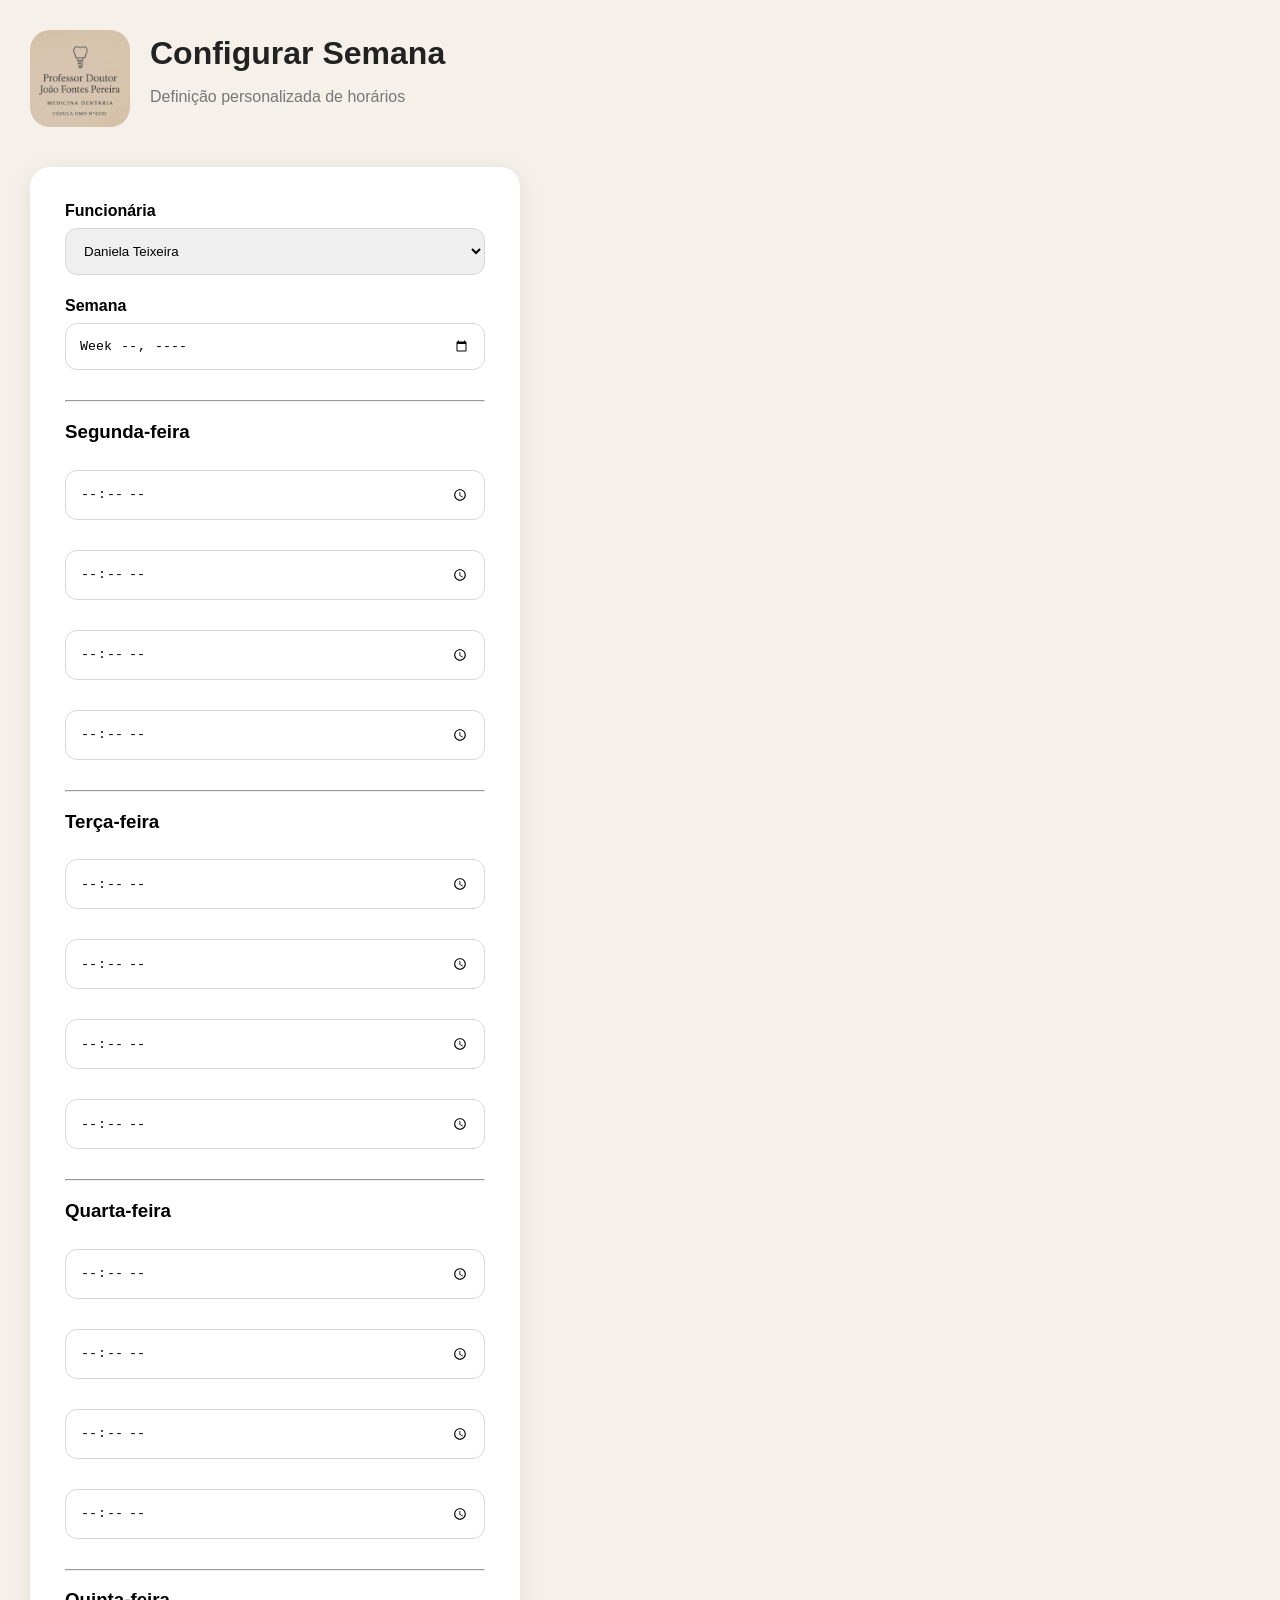
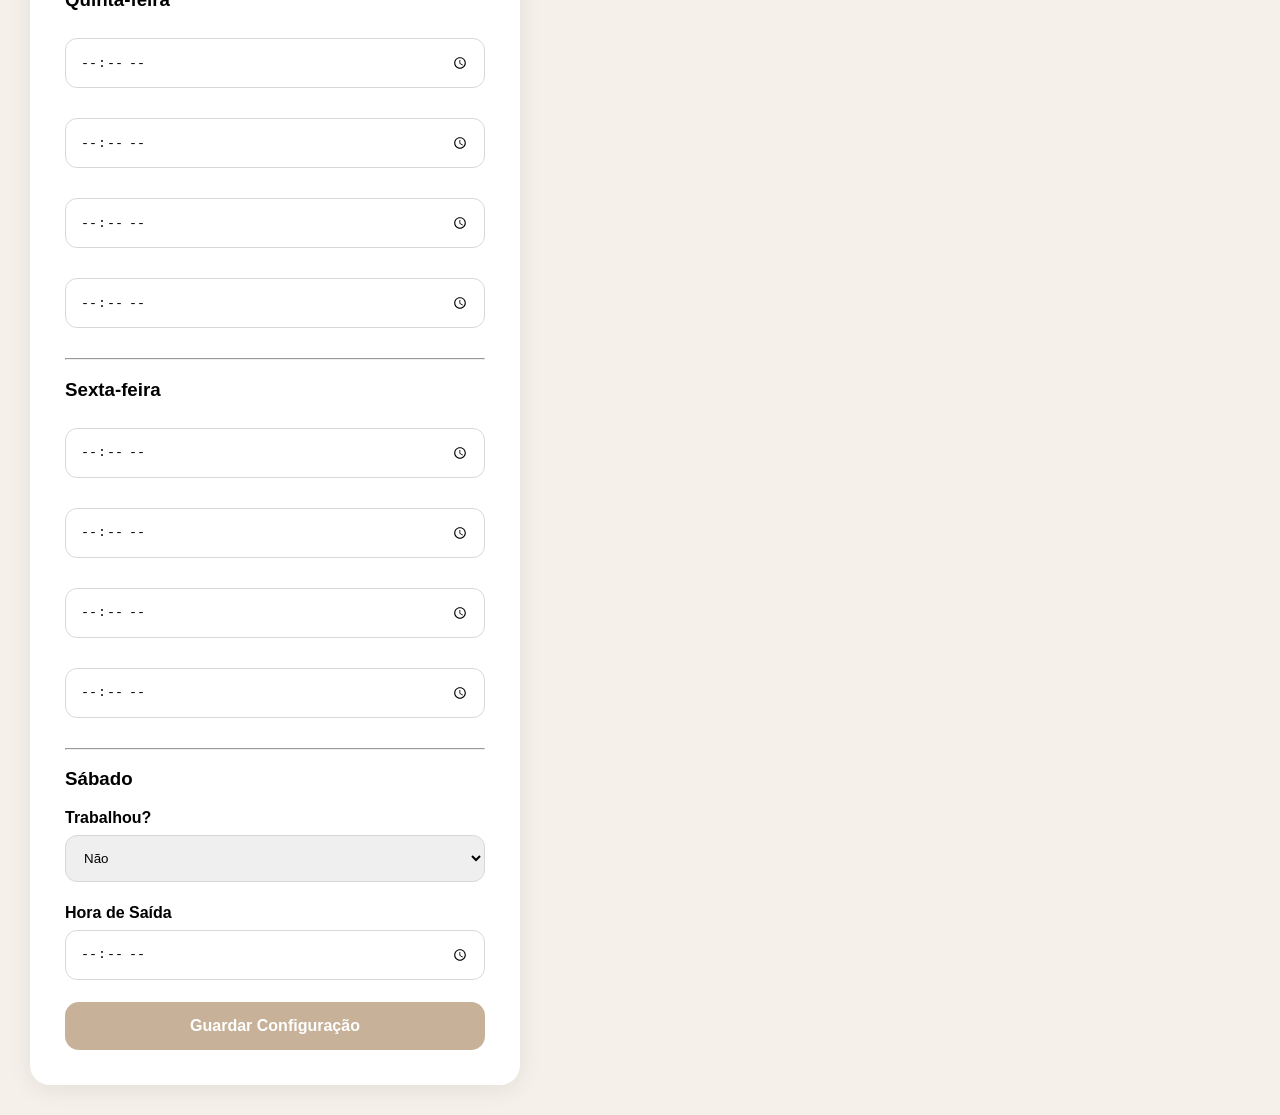
==== configurar.html @ 5c902a3a "Create configurar.html" ====
<!DOCTYPE html>
<html lang="pt">

<head>

<meta charset="UTF-8">

<meta name="viewport" content="width=device-width, initial-scale=1.0">

<title>
Configurar Semana
</title>

<link rel="stylesheet" href="style.css">

</head>

<body>

<div class="dashboard-container">

    <div class="dashboard-header">

        <img 
            src="logo.png?v=5"
            class="dashboard-logo"
            alt="Logo"
        >

        <div>

            <h1>
                Configurar Semana
            </h1>

            <p>
                Definição personalizada de horários
            </p>

        </div>

    </div>

    <div class="login-box">

        <label>
            Funcionária
        </label>

        <select>

            <option>
                Daniela Teixeira
            </option>

            <option>
                Tânia Leite
            </option>

        </select>

        <label>
            Semana
        </label>

        <input type="week">

        <hr>

        <h3>
            Segunda-feira
        </h3>

        <input type="time">

        <input type="time">

        <input type="time">

        <input type="time">

        <hr>

        <h3>
            Terça-feira
        </h3>

        <input type="time">

        <input type="time">

        <input type="time">

        <input type="time">

        <hr>

        <h3>
            Quarta-feira
        </h3>

        <input type="time">

        <input type="time">

        <input type="time">

        <input type="time">

        <hr>

        <h3>
            Quinta-feira
        </h3>

        <input type="time">

        <input type="time">

        <input type="time">

        <input type="time">

        <hr>

        <h3>
            Sexta-feira
        </h3>

        <input type="time">

        <input type="time">

        <input type="time">

        <input type="time">

        <hr>

        <h3>
            Sábado
        </h3>

        <label>
            Trabalhou?
        </label>

        <select>

            <option>
                Não
            </option>

            <option>
                Sim
            </option>

        </select>

        <label>
            Hora de Saída
        </label>

        <input type="time">

        <button>

            Guardar Configuração

        </button>

    </div>

</div>

</body>

</html>
---- style.css ----
body {

    margin: 0;
    padding: 0;

    font-family: Arial, sans-serif;

    background: #f5f1ea;

}

.login-container {

    min-height: 100vh;

    display: flex;

    flex-direction: column;

    justify-content: center;

    align-items: center;

    padding: 20px;

}

.logo {

    width: 140px;

    margin-bottom: 20px;

    border-radius: 20px;

}

h1 {

    margin: 0;

    color: #222;

    text-align: center;

}

h2 {

    margin-top: 5px;

    color: #555;

    text-align: center;

    font-weight: normal;

}

p {

    color: #777;

}

.login-box {

    background: white;

    padding: 35px;

    border-radius: 20px;

    width: 100%;

    max-width: 420px;

    box-shadow: 0 4px 25px rgba(0,0,0,0.08);

    margin-top: 30px;

}

label {

    font-weight: bold;

}

input,
select {

    width: 100%;

    padding: 14px;

    margin-top: 8px;

    margin-bottom: 22px;

    border-radius: 12px;

    border: 1px solid #d8d8d8;

    box-sizing: border-box;

}

button {

    width: 100%;

    padding: 15px;

    border: none;

    border-radius: 14px;

    background: #c7b299;

    color: white;

    font-size: 16px;

    font-weight: bold;

    cursor: pointer;

}

.dashboard-container {

    padding: 30px;

}

.dashboard-header {

    display: flex;

    align-items: center;

    gap: 20px;

    margin-bottom: 40px;

}

.dashboard-logo {

    width: 100px;

    border-radius: 20px;

}

.dashboard-grid {

    display: grid;

    grid-template-columns: repeat(auto-fit, minmax(250px, 1fr));

    gap: 25px;

}

.dashboard-card {

    background: white;

    padding: 30px;

    border-radius: 20px;

    box-shadow: 0 4px 20px rgba(0,0,0,0.08);

    transition: 0.2s;

    cursor: pointer;

}

.dashboard-card:hover {

    transform: translateY(-5px);

}

.dashboard-container {

    padding: 30px;

}

.dashboard-header {

    display: flex;

    align-items: center;

    gap: 20px;

    margin-bottom: 40px;

}

.dashboard-logo {

    width: 100px;

    border-radius: 20px;

}

.dashboard-grid {

    display: grid;

    grid-template-columns: repeat(auto-fit, minmax(250px, 1fr));

    gap: 25px;

}

.dashboard-link {

    text-decoration: none;

}

.dashboard-card {

    background: white;

    padding: 30px;

    border-radius: 20px;

    box-shadow: 0 4px 20px rgba(0,0,0,0.08);

    transition: 0.2s;

    cursor: pointer;

}

.dashboard-card:hover {

    transform: translateY(-5px);

}

.dashboard-card h3 {

    color: #222;

}

.dashboard-card p {

    color: #666;

}
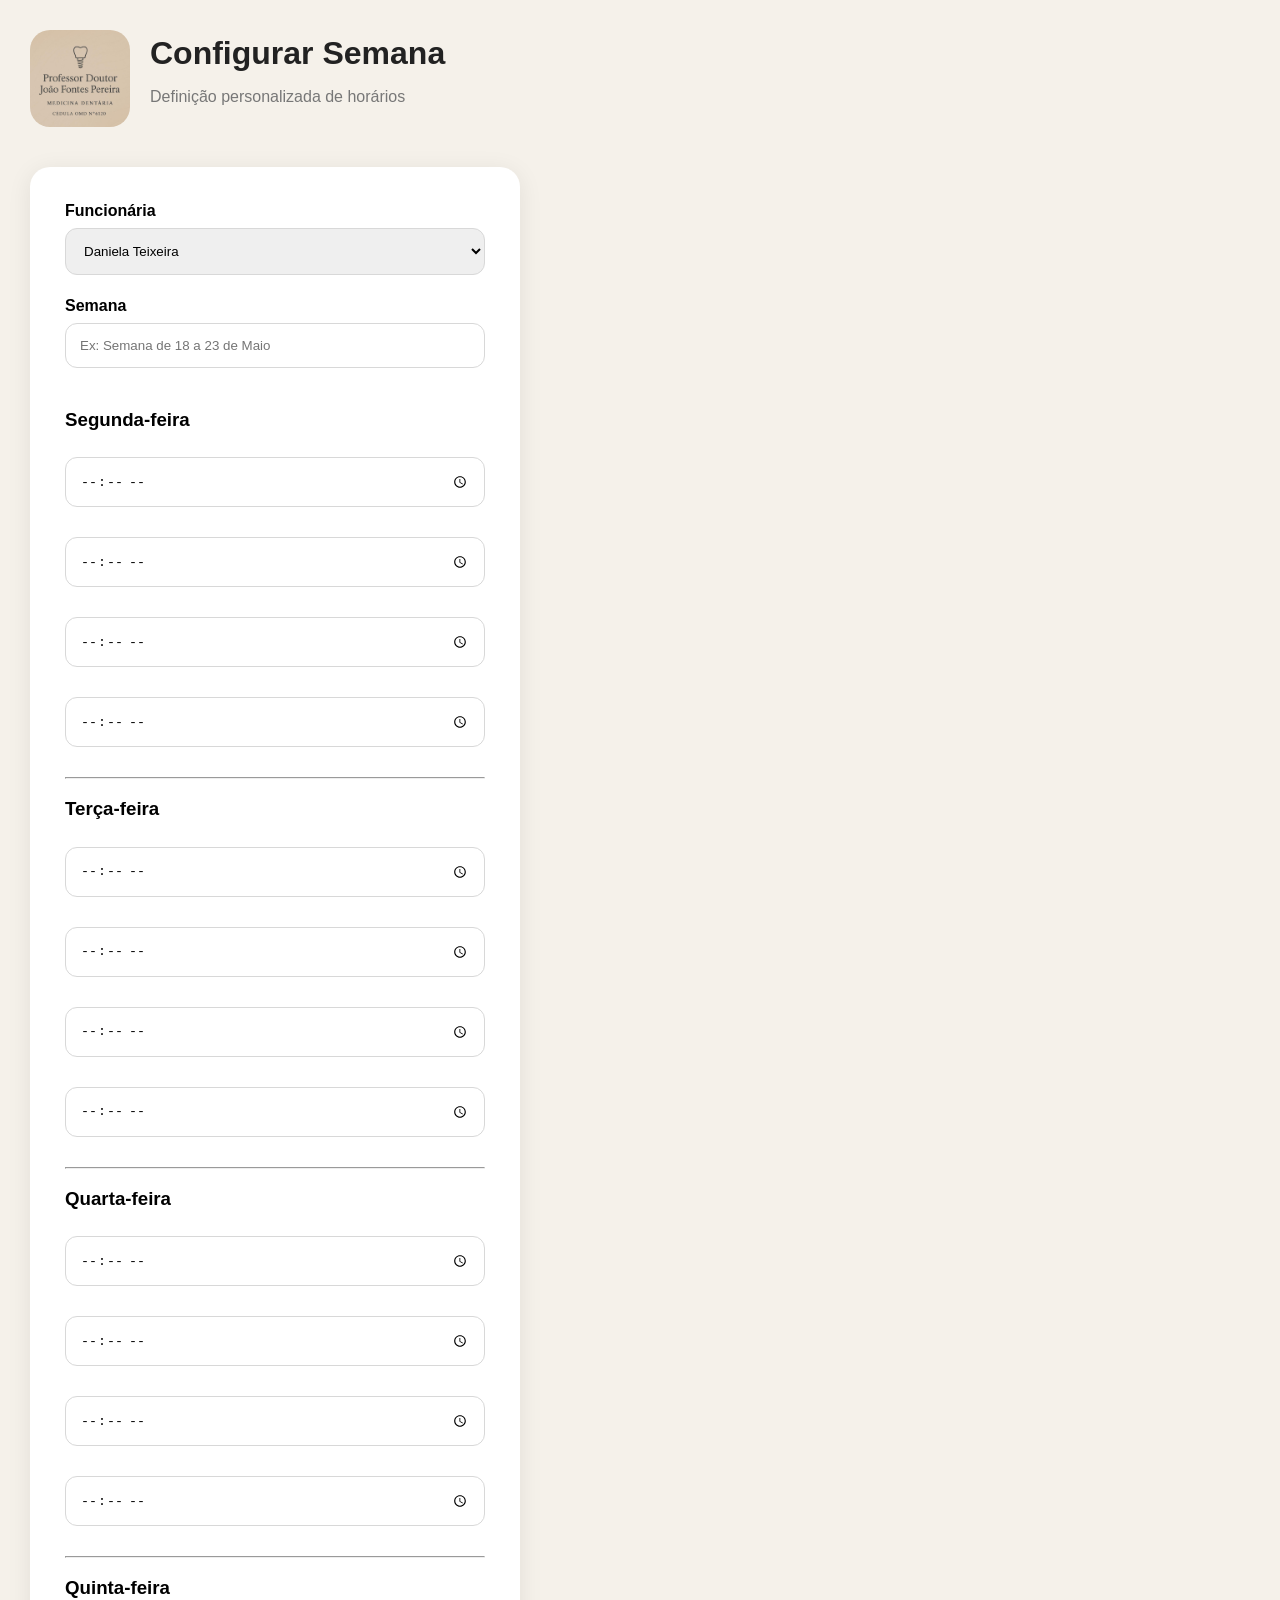
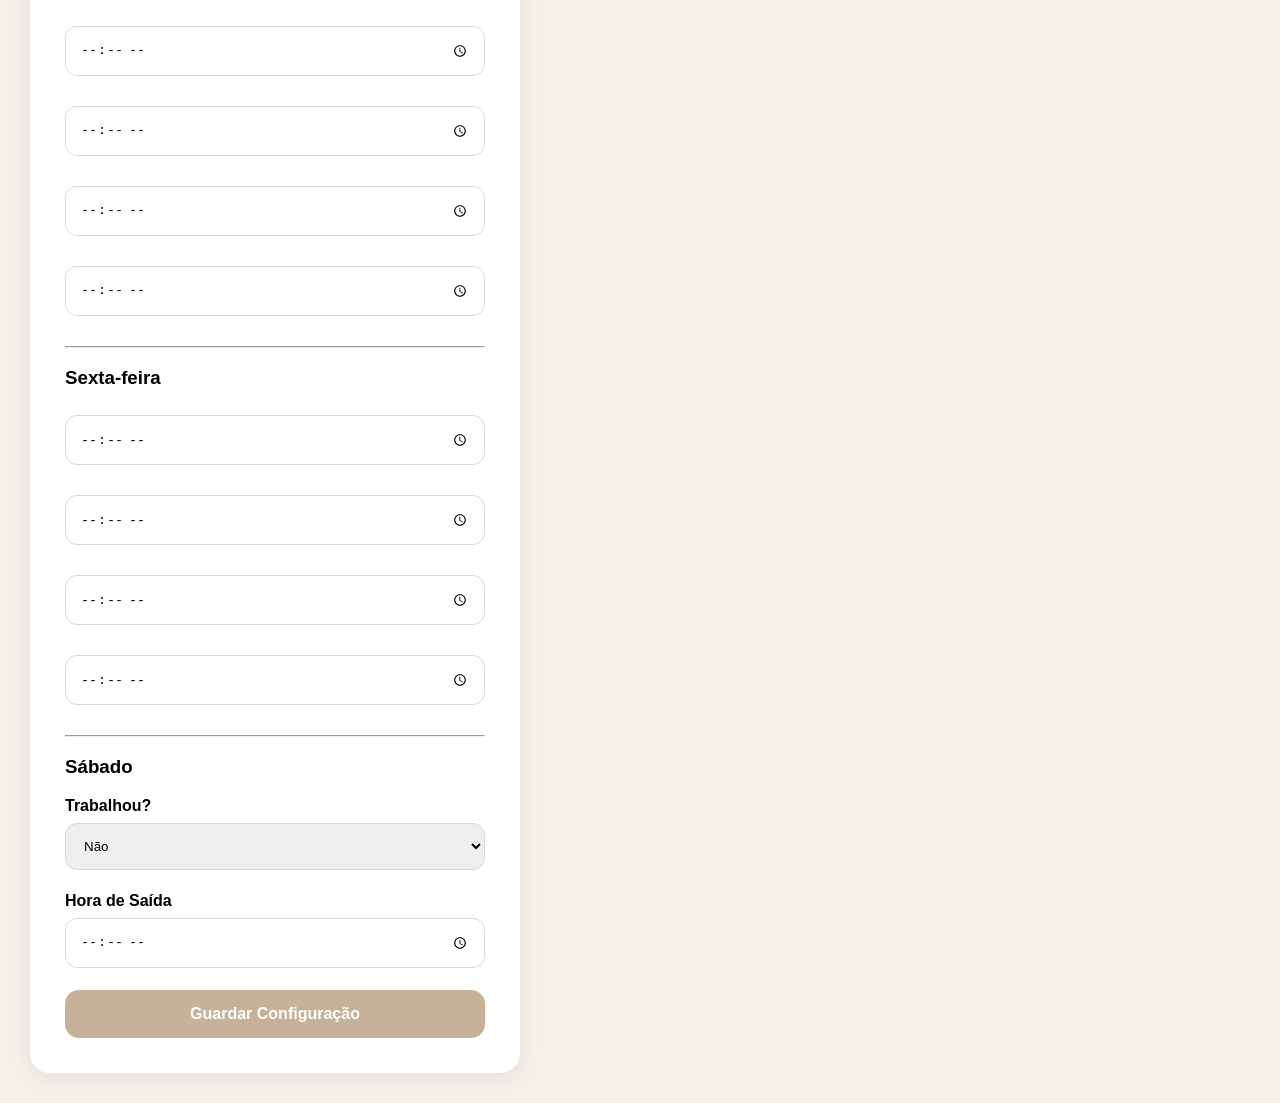
==== commit 6017145c: "Update configurar.html" ====
--- a/configurar.html
+++ b/configurar.html
@@ -63,7 +63,8 @@
             Semana
         </label>
 
-        <input type="week">
+        <input type="text"
+               placeholder="Ex: Semana de 18 a 23 de Maio"
 
         <hr>
 
